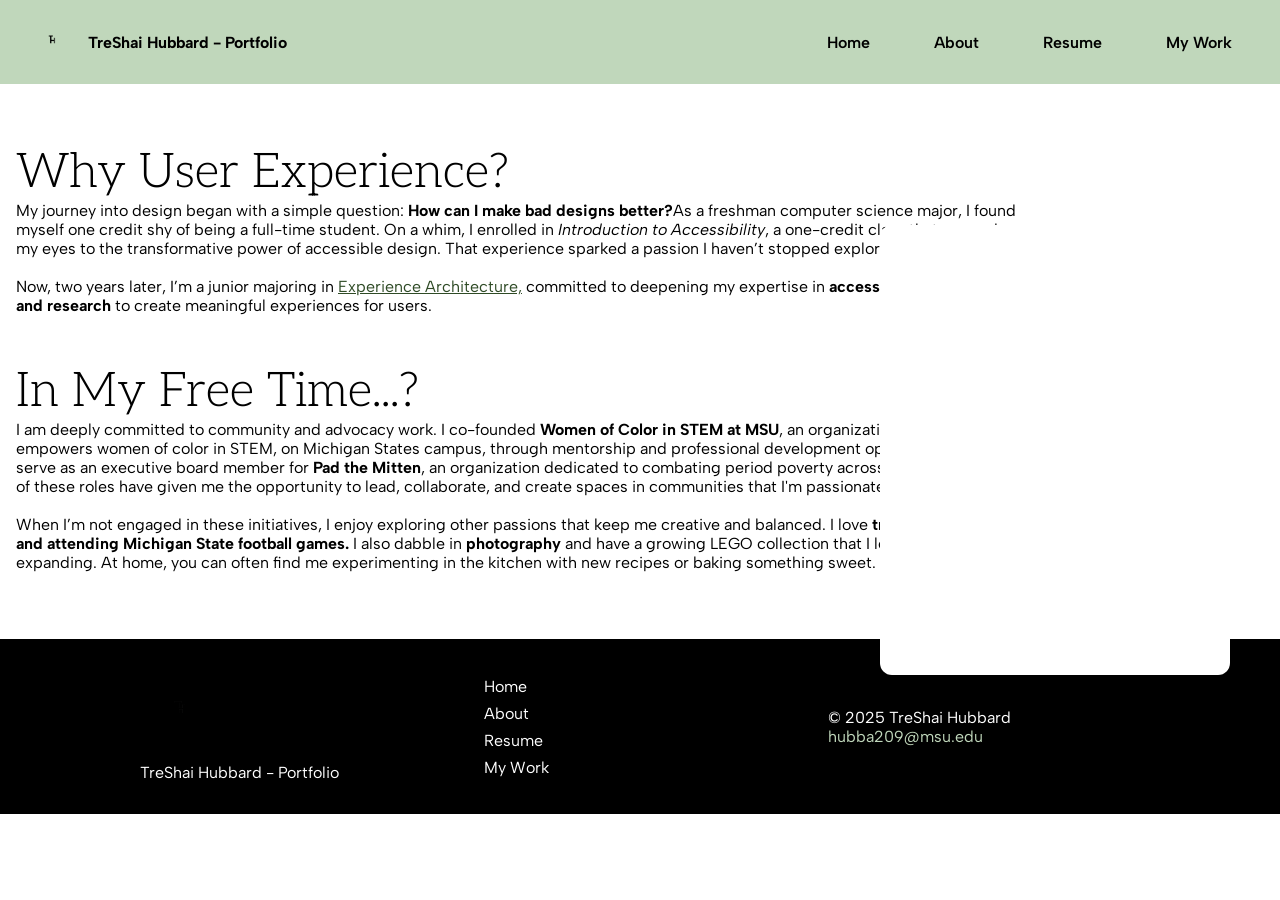
==== about.html @ 03bf00c6 "Add files via upload" ====
<!DOCTYPE html>

<html lang="en">

	<head>
		<title>TreShai Hubbard: UX Student</title>
		<meta charset="utf-8" />
		<meta name="viewport" content="width=device-width, initial-scale=1.0">
		<link rel="stylesheet" href="about.css">
        <link href="https://fonts.googleapis.com/css2?family=Albert+Sans:ital,wght@0,100..900;1,100..900&family=Aleo:ital,wght@0,100..900;1,100..900&display=swap" rel="stylesheet">
        <link rel="apple-touch-icon" sizes="180x180" href="/apple-touch-icon.png">
        <link rel="icon" type="image/png" sizes="32x32" href="/favicon-32x32.png">
        <link rel="icon" type="image/png" sizes="16x16" href="/favicon-16x16.png">
        <link rel="manifest" href="/site.webmanifest">
		</head>

<body class ="body">
    <header>
        <nav class ="nav">
            <div class="logo-section">
                <img src="TH logo.png" alt="TreShai Hubbard Logo" class="logo" />
                <span class="website-name">TreShai Hubbard - Portfolio</span>
            </div>
            <ul class = "nav-ul">
                <li class = "active"><a href="index.html">Home</a></li>
                <li><a href="about.html">About</a></li>
                <li><a href="resume-cv.html">Resume</a></li>
                <li><a href="my-work.html">My Work</a></li>
            </ul>
        </nav>
    </header>
    <section  class = "why-ux">
        <div class = "ux-block">
            <div class = short-info>
                <h2>Why User Experience?</h2>
                <p>My journey into design began with a simple question: <strong>How can I make bad designs better?</strong>As a freshman computer science major, I found myself one credit shy of being a full-time student. On a whim, I enrolled in <em>Introduction to Accessibility</em>, a one-credit class that opened my eyes to the transformative power of accessible design. That experience sparked a passion I haven’t stopped exploring.</p><br>
                <p>Now, two years later, I’m a junior majoring in <a href="https://xa.cal.msu.edu/" style="color: #2f4b26ff;">Experience Architecture,</a> committed to deepening my expertise in <strong>accessibility, design, and research</strong> to create meaningful experiences for users.</p>
            </div>
        </div>
    </section>
    <section  class = "free-time">
        <div class = "free-time-block">
            <div class = short-info>
                <h2>In My Free Time...?</h2>
                <p>I am deeply committed to community and advocacy work. I co-founded <strong>Women of Color in STEM at MSU</strong>, an organization that uplifts and empowers women of color in STEM, on Michigan States campus, through mentorship and professional development opportunities. I also serve as an executive board member for <strong>Pad the Mitten</strong>, an organization dedicated to combating period poverty across Michigan. Both of these roles have given me the opportunity to lead, collaborate, and create spaces in communities that I'm passionate about.</p><br>
                <p>When I’m not engaged in these initiatives, I enjoy exploring other passions that keep me creative and balanced. I love <strong>traveling, reading, and attending Michigan State football games. </strong>I also dabble in <strong>photography </strong>and have a growing LEGO collection that I love building and expanding. At home, you can often find me experimenting in the kitchen with new recipes or baking something sweet.</p><br>
            </div>
        </div>
        <div class="v-gallery">
            <div class="v-track">
              <img src="img_4.jpg" alt="">
              <img src="img_1.jpg" alt="">
              <img src="img_3.jpg" alt="">
              <img src="img_2.jpg" alt="">
              <!-- repeat to make seamless loop -->
              <img src="img_4.jpg" alt="">
              <img src="img_1.jpg" alt="">
              <img src="img_3.jpg" alt="">
              <img src="img_2.jpg" alt="">
            </div>
          </div>
          
    </section>
    <footer class="footer">
        <div class="footer-container">
          <div class="footer-left">
            <img src="TH logo.png" alt="TreShai Hubbard Logo" class="footer-logo">
            <p>TreShai Hubbard - Portfolio</p>
          </div>
          
          <div class="footer-center">
            <ul class="footer-links">
              <li><a href="index.html">Home</a></li>
              <li><a href="about.html">About</a></li>
              <li><a href="resume-cv.html">Resume</a></li>
              <li><a href="my-work.html">My Work</a></li>
            </ul>
          </div>
          
          <div class="footer-right">
            <div class="social-icons">
              <a href="https://www.linkedin.com/in/treshai-hubbard/" target="_blank"><i class="fab fa-linkedin"></i></a>
              <a href="mailto:hubba209@msu.edu"><i class="fas fa-envelope"></i></a>
            </div>        
            <p>© 2025 TreShai Hubbard</p>
            <p><a href="mailto:hubba209@msu.edu">hubba209@msu.edu</a></p>
          </div>
        </div>
      </footer>
</body>
---- about.css ----
@import url('https://fonts.googleapis.com/css2?family=Albert+Sans:ital,wght@0,100..900;1,100..900&family=Aleo:ital,wght@0,100..900;1,100..900&display=swap');
* {
    margin: 0;
    padding: 0;
    box-sizing: border-box;
}
.logo-section {
    display: flex;
    align-items: center;
    gap: 1rem;
  }

  .logo {
    height: 52px;
  }
  .website-name{
    font-weight: bold;
    color: black;
    font-size: 1rem;
  }
.nav{
    display: flex;
    justify-content: space-between;
    align-items: center;
    font-family: 'Albert Sans', sans-serif;
    background-color: #c0d7bbff;
    padding: 1rem 2rem;
    flex-wrap: wrap;
    position: fixed; /* Make navbar fixed at the top */
    top: 0;
    left: 0;
    width: 100%;
    z-index: 1000; /* Ensure navbar stays on top */
}
.nav-ul{
    list-style: none;
    display: flex;
    gap: 2rem;
    margin: 0;
    padding: 0;   
}
.nav-ul a{
    text-decoration: none;
    color: black;
    font-weight: 600;
    padding: 0.5rem 1rem;
    border-radius: 6px;
    transition: background-color 0.3s ease;
}
.nav-ul a:hover{
    background-color: rgb(100, 141, 124);
    color: white; /* Optional: makes text easier to read */
}
.body {
    margin: 0;
    font-family: "Albert Sans", sans-serif;
}
.why-ux {
    padding-top: 8rem;
    max-width: 1400px;
    margin: 1rem;
  }
.ux-block {
    display: flex;
    align-items: center;
    gap: 2rem;
    margin-bottom: 3rem;
    flex-wrap: wrap;
  }
  .short-info {
    max-width: 1000px;
  }
  .free-time{

    max-width: 1400px;
    margin: 1rem;
  }
  .free-time-block{
    display: flex;
    align-items: center;
    gap: 2rem;
    margin-bottom: 3rem;
    flex-wrap: wrap;
  }
  .why-ux h2{
    font-family: "Aleo", serif;
    font-size: 48px;
    font-weight: 300;
  }
  .why-ux p{
    margin: 0;
    font-family: "Albert Sans", sans-serif;
  }
  .free-time h2{
    font-family: "Aleo", serif;
    font-size: 48px;
    font-weight: 300;
  }
  .v-gallery {
    position: fixed;
  top: 50%;                  /* center vertically */
  right: 50px;               /* push off the right edge */
  transform: translateY(-50%); 
  width: 350px;              /* make it a slim strip */
  height: 450px;             /* not full screen, just a box */
  overflow: hidden;
  border-radius: 12px;
  background: #ffffff;          /* optional background */
  }
  .v-gallery:hover .v-track {
    animation-play-state: paused;
  }
  .v-track {
    display: flex;
    flex-direction: column;
    animation: scroll-up 20s linear infinite;
  }
  
  .v-gallery img {
    width: 100%;
    margin-bottom: 15px;
    border-radius: 8px;
    object-fit: cover;
  }
  
  @keyframes scroll-up {
    0%   { transform: translateY(0); }
    100% { transform: translateY(-50%); }
  }  
  .footer {
    background-color: black;
    color: #FFFFFF;
    padding: 2rem 1rem;
    font-family: 'Albert Sans', sans-serif;
  }
  
  .footer-container {
    max-width: 1000px;
    margin: 0 auto;
    display: flex;
    justify-content: space-between;
    flex-wrap: wrap;
    gap: 2rem;
    align-items: center;
  }
  
  .footer-left,
  .footer-center,
  .footer-right {
    
    flex: 1;
    min-width: 200px;
  }
  
  .footer-logo {
    width: 80px;
    height: 80px;
    object-fit: contain;
    margin-bottom: 0.5rem;
  }
  
  .footer-links {
    list-style: none;
    padding: 0;
    display: flex;
    flex-direction: column;
    gap: 0.5rem;
  }
  
  .footer-links a {
    color: #FFFFFF;
    text-decoration: none;
    transition: color 0.2s ease;
  }
  
  .footer-links a:hover {
    color: #c0d7bbff;
  }
  
  .footer-right a {
    color: #c0d7bbff;
    text-decoration: none;
  }
  
  .footer-right a:hover {
    text-decoration: underline;
  }
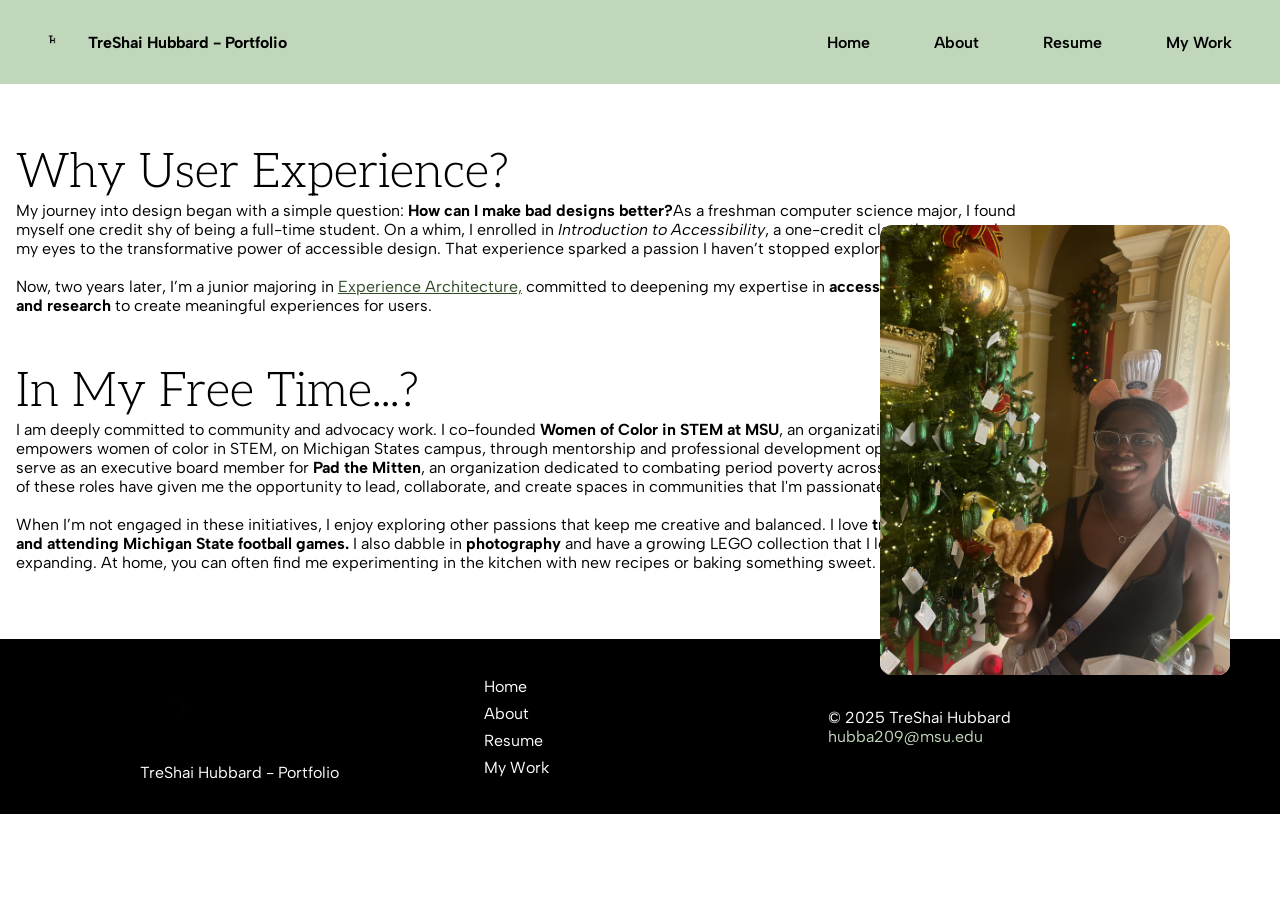
==== commit adbbd52d: "Update about.html fixing image 4" ====
--- a/about.html
+++ b/about.html
@@ -48,12 +48,12 @@
         </div>
         <div class="v-gallery">
             <div class="v-track">
-              <img src="img_4.jpg" alt="">
+              <img src="img_4.JPG" alt="">
               <img src="img_1.jpg" alt="">
               <img src="img_3.jpg" alt="">
               <img src="img_2.jpg" alt="">
               <!-- repeat to make seamless loop -->
-              <img src="img_4.jpg" alt="">
+              <img src="img_4.JPG" alt="">
               <img src="img_1.jpg" alt="">
               <img src="img_3.jpg" alt="">
               <img src="img_2.jpg" alt="">
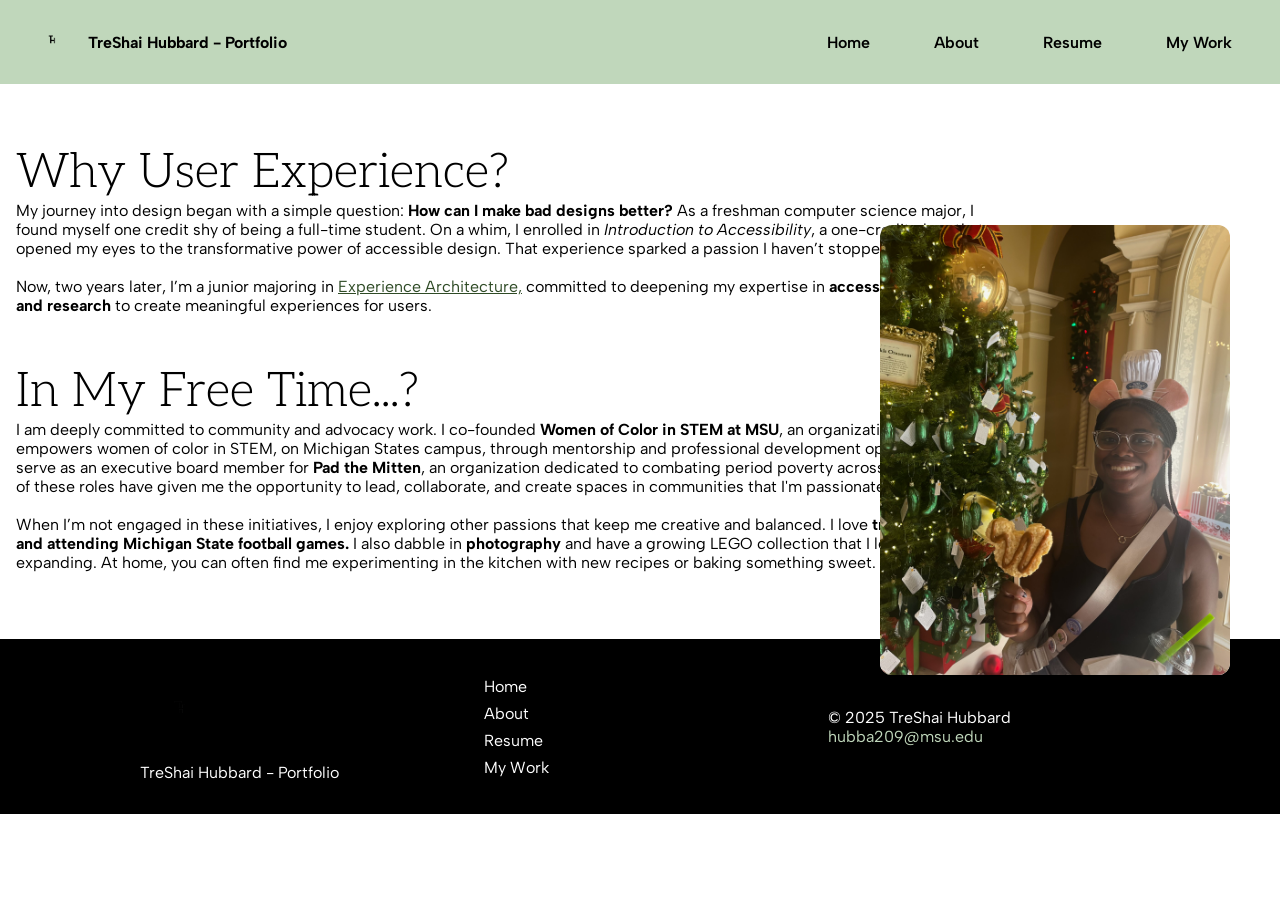
==== commit 82b2d51b: "Update about.html" ====
--- a/about.html
+++ b/about.html
@@ -33,7 +33,7 @@
         <div class = "ux-block">
             <div class = short-info>
                 <h2>Why User Experience?</h2>
-                <p>My journey into design began with a simple question: <strong>How can I make bad designs better?</strong>As a freshman computer science major, I found myself one credit shy of being a full-time student. On a whim, I enrolled in <em>Introduction to Accessibility</em>, a one-credit class that opened my eyes to the transformative power of accessible design. That experience sparked a passion I haven’t stopped exploring.</p><br>
+                <p>My journey into design began with a simple question: <strong>How can I make bad designs better?</strong> As a freshman computer science major, I found myself one credit shy of being a full-time student. On a whim, I enrolled in <em>Introduction to Accessibility</em>, a one-credit class that opened my eyes to the transformative power of accessible design. That experience sparked a passion I haven’t stopped exploring.</p><br>
                 <p>Now, two years later, I’m a junior majoring in <a href="https://xa.cal.msu.edu/" style="color: #2f4b26ff;">Experience Architecture,</a> committed to deepening my expertise in <strong>accessibility, design, and research</strong> to create meaningful experiences for users.</p>
             </div>
         </div>
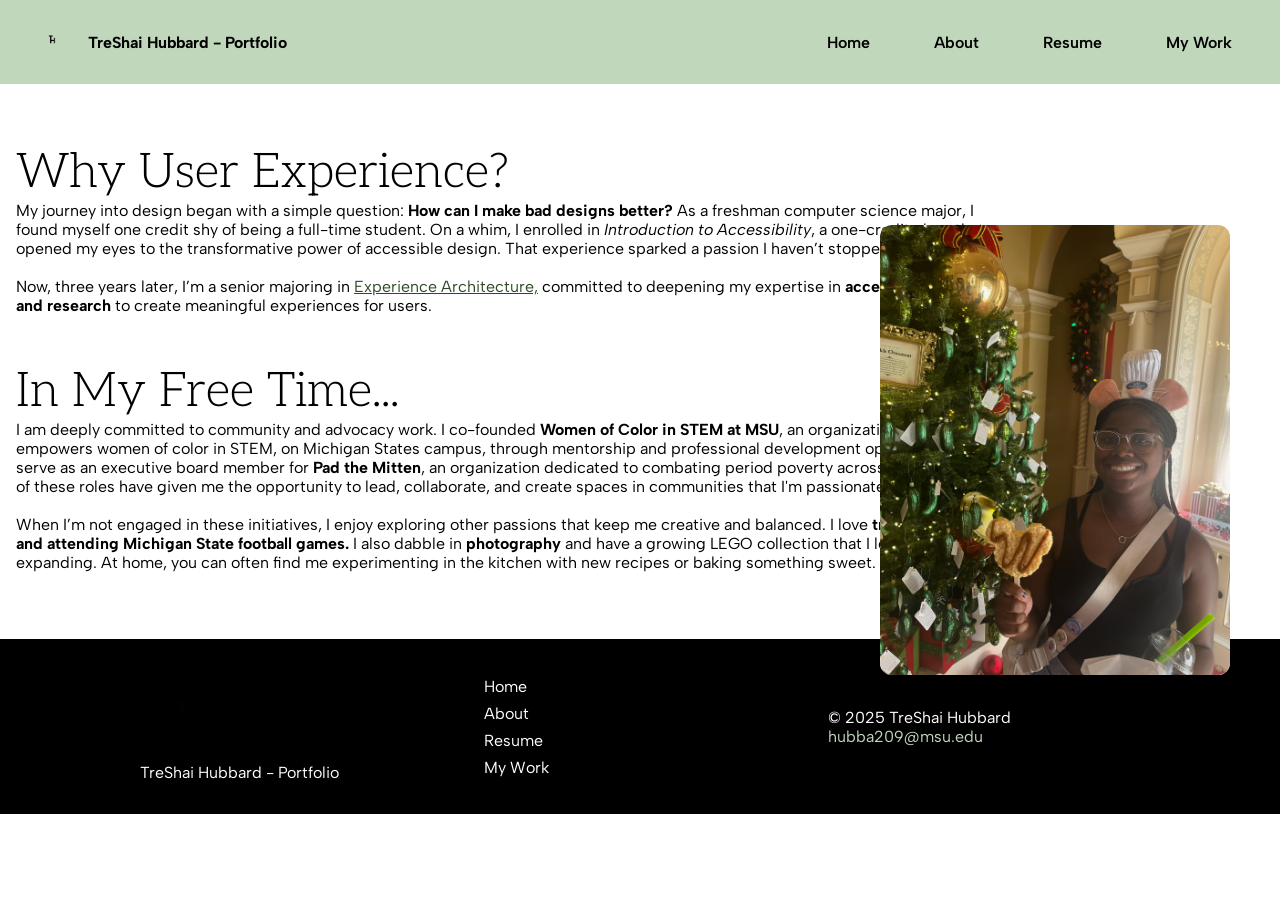
==== commit 8ee87772: "Update about.html" ====
--- a/about.html
+++ b/about.html
@@ -34,14 +34,14 @@
             <div class = short-info>
                 <h2>Why User Experience?</h2>
                 <p>My journey into design began with a simple question: <strong>How can I make bad designs better?</strong> As a freshman computer science major, I found myself one credit shy of being a full-time student. On a whim, I enrolled in <em>Introduction to Accessibility</em>, a one-credit class that opened my eyes to the transformative power of accessible design. That experience sparked a passion I haven’t stopped exploring.</p><br>
-                <p>Now, two years later, I’m a junior majoring in <a href="https://xa.cal.msu.edu/" style="color: #2f4b26ff;">Experience Architecture,</a> committed to deepening my expertise in <strong>accessibility, design, and research</strong> to create meaningful experiences for users.</p>
+                <p>Now, three years later, I’m a senior majoring in <a href="https://xa.cal.msu.edu/" style="color: #2f4b26ff;">Experience Architecture,</a> committed to deepening my expertise in <strong>accessibility, design, and research</strong> to create meaningful experiences for users.</p>
             </div>
         </div>
     </section>
     <section  class = "free-time">
         <div class = "free-time-block">
             <div class = short-info>
-                <h2>In My Free Time...?</h2>
+                <h2>In My Free Time...</h2>
                 <p>I am deeply committed to community and advocacy work. I co-founded <strong>Women of Color in STEM at MSU</strong>, an organization that uplifts and empowers women of color in STEM, on Michigan States campus, through mentorship and professional development opportunities. I also serve as an executive board member for <strong>Pad the Mitten</strong>, an organization dedicated to combating period poverty across Michigan. Both of these roles have given me the opportunity to lead, collaborate, and create spaces in communities that I'm passionate about.</p><br>
                 <p>When I’m not engaged in these initiatives, I enjoy exploring other passions that keep me creative and balanced. I love <strong>traveling, reading, and attending Michigan State football games. </strong>I also dabble in <strong>photography </strong>and have a growing LEGO collection that I love building and expanding. At home, you can often find me experimenting in the kitchen with new recipes or baking something sweet.</p><br>
             </div>
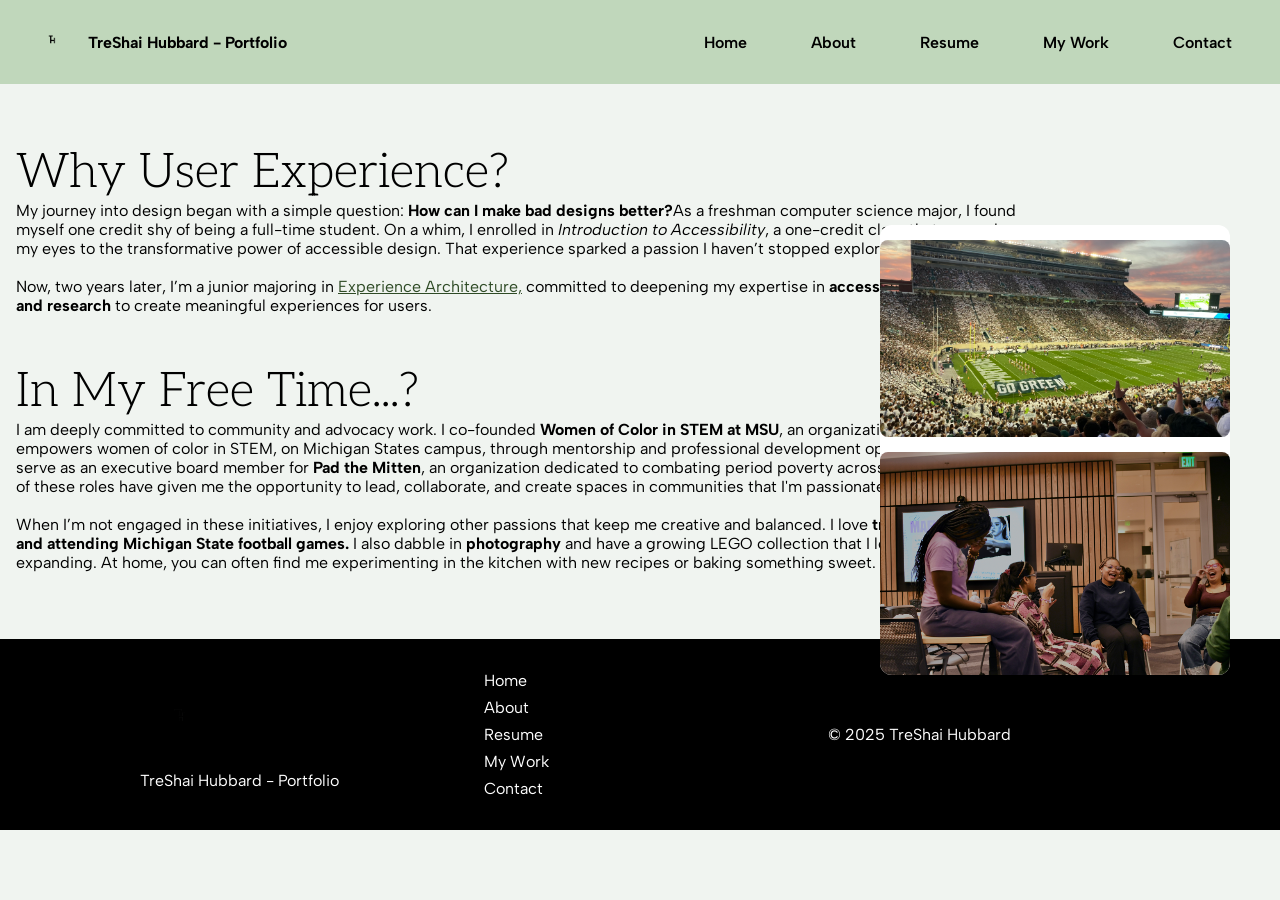
==== commit 50226be6: "updating everything" ====
--- a/about.html
+++ b/about.html
@@ -16,44 +16,45 @@
 
 <body class ="body">
     <header>
-        <nav class ="nav">
-            <div class="logo-section">
-                <img src="TH logo.png" alt="TreShai Hubbard Logo" class="logo" />
-                <span class="website-name">TreShai Hubbard - Portfolio</span>
-            </div>
-            <ul class = "nav-ul">
-                <li class = "active"><a href="index.html">Home</a></li>
-                <li><a href="about.html">About</a></li>
-                <li><a href="resume-cv.html">Resume</a></li>
-                <li><a href="my-work.html">My Work</a></li>
-            </ul>
-        </nav>
+      <nav class ="nav">
+        <div class="logo-section">
+            <img src="TH logo.png" alt="TreShai Hubbard Logo" class="logo" />
+            <span class="website-name">TreShai Hubbard - Portfolio</span>
+        </div>
+        <ul class = "nav-ul">
+            <li class = "active"><a href="index.html">Home</a></li>
+            <li><a href="about.html">About</a></li>
+            <li><a href="resume-cv.html">Resume</a></li>
+            <li><a href="my-work.html">My Work</a></li>
+            <li><a href = contact.html>Contact</a></li>
+        </ul>
+    </nav>
     </header>
     <section  class = "why-ux">
         <div class = "ux-block">
             <div class = short-info>
                 <h2>Why User Experience?</h2>
-                <p>My journey into design began with a simple question: <strong>How can I make bad designs better?</strong> As a freshman computer science major, I found myself one credit shy of being a full-time student. On a whim, I enrolled in <em>Introduction to Accessibility</em>, a one-credit class that opened my eyes to the transformative power of accessible design. That experience sparked a passion I haven’t stopped exploring.</p><br>
-                <p>Now, three years later, I’m a senior majoring in <a href="https://xa.cal.msu.edu/" style="color: #2f4b26ff;">Experience Architecture,</a> committed to deepening my expertise in <strong>accessibility, design, and research</strong> to create meaningful experiences for users.</p>
+                <p>My journey into design began with a simple question: <strong>How can I make bad designs better?</strong>As a freshman computer science major, I found myself one credit shy of being a full-time student. On a whim, I enrolled in <em>Introduction to Accessibility</em>, a one-credit class that opened my eyes to the transformative power of accessible design. That experience sparked a passion I haven’t stopped exploring.</p><br>
+                <p>Now, two years later, I’m a junior majoring in <a href="https://xa.cal.msu.edu/" style="color: #2f4b26ff;">Experience Architecture,</a> committed to deepening my expertise in <strong>accessibility, design, and research</strong> to create meaningful experiences for users.</p>
             </div>
         </div>
     </section>
     <section  class = "free-time">
         <div class = "free-time-block">
             <div class = short-info>
-                <h2>In My Free Time...</h2>
+                <h2>In My Free Time...?</h2>
                 <p>I am deeply committed to community and advocacy work. I co-founded <strong>Women of Color in STEM at MSU</strong>, an organization that uplifts and empowers women of color in STEM, on Michigan States campus, through mentorship and professional development opportunities. I also serve as an executive board member for <strong>Pad the Mitten</strong>, an organization dedicated to combating period poverty across Michigan. Both of these roles have given me the opportunity to lead, collaborate, and create spaces in communities that I'm passionate about.</p><br>
                 <p>When I’m not engaged in these initiatives, I enjoy exploring other passions that keep me creative and balanced. I love <strong>traveling, reading, and attending Michigan State football games. </strong>I also dabble in <strong>photography </strong>and have a growing LEGO collection that I love building and expanding. At home, you can often find me experimenting in the kitchen with new recipes or baking something sweet.</p><br>
             </div>
         </div>
         <div class="v-gallery">
             <div class="v-track">
-              <img src="img_4.JPG" alt="">
+              <img src="img_4.jpg" alt="">
               <img src="img_1.jpg" alt="">
               <img src="img_3.jpg" alt="">
               <img src="img_2.jpg" alt="">
               <!-- repeat to make seamless loop -->
-              <img src="img_4.JPG" alt="">
+              <img src="img_4.jpg" alt="">
               <img src="img_1.jpg" alt="">
               <img src="img_3.jpg" alt="">
               <img src="img_2.jpg" alt="">
@@ -62,29 +63,26 @@
           
     </section>
     <footer class="footer">
-        <div class="footer-container">
+      <div class="footer-container">
           <div class="footer-left">
-            <img src="TH logo.png" alt="TreShai Hubbard Logo" class="footer-logo">
-            <p>TreShai Hubbard - Portfolio</p>
+              <img src="TH logo.png" alt="TreShai Hubbard Logo" class="footer-logo">
+              <p>TreShai Hubbard - Portfolio</p>
           </div>
-          
           <div class="footer-center">
-            <ul class="footer-links">
-              <li><a href="index.html">Home</a></li>
-              <li><a href="about.html">About</a></li>
-              <li><a href="resume-cv.html">Resume</a></li>
-              <li><a href="my-work.html">My Work</a></li>
-            </ul>
+              <ul class="footer-links">
+                  <li><a href="index.html">Home</a></li>
+                  <li><a href="about.html">About</a></li>
+                  <li><a href="resume-cv.html">Resume</a></li>
+                  <li><a href="my-work.html">My Work</a></li>
+                  <li><a href="contact.html">Contact</a></li>
+              </ul>
           </div>
-          
           <div class="footer-right">
-            <div class="social-icons">
-              <a href="https://www.linkedin.com/in/treshai-hubbard/" target="_blank"><i class="fab fa-linkedin"></i></a>
-              <a href="mailto:hubba209@msu.edu"><i class="fas fa-envelope"></i></a>
-            </div>        
-            <p>© 2025 TreShai Hubbard</p>
-            <p><a href="mailto:hubba209@msu.edu">hubba209@msu.edu</a></p>
+              <div class="social-icons">
+                  <a href="https://www.linkedin.com/in/treshai-hubbard/" target="_blank"><i class="fab fa-linkedin"></i></a>
+              </div>
+              <p>© 2025 TreShai Hubbard</p>
           </div>
-        </div>
-      </footer>
+      </div>
+  </footer>
 </body>
--- a/about.css
+++ b/about.css
@@ -9,6 +9,9 @@
     align-items: center;
     gap: 1rem;
   }
+.body{
+  background-color: #F0F4F0;
+}
 
   .logo {
     height: 52px;
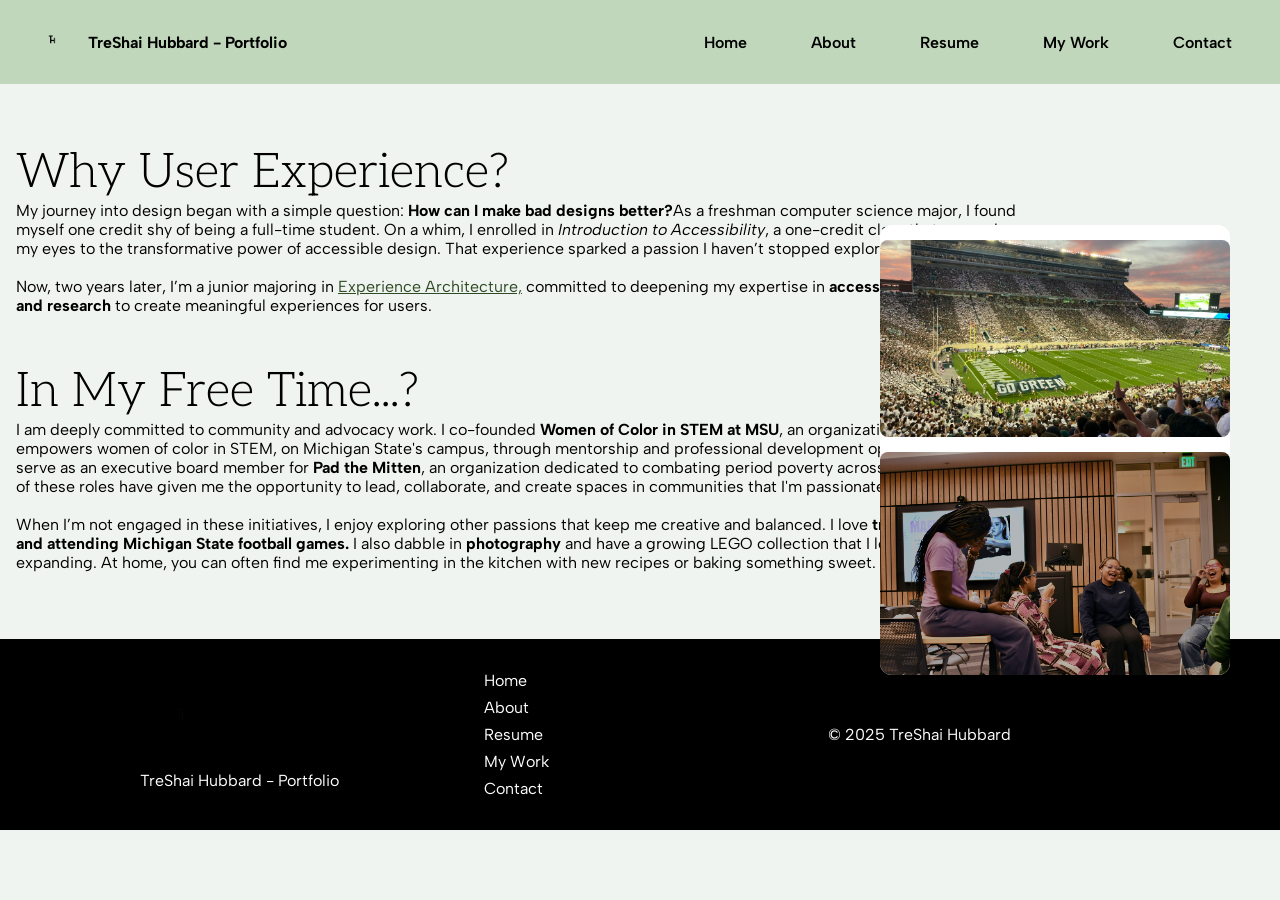
==== commit d52a4ab0: "Update about.html 2 typos" ====
--- a/about.html
+++ b/about.html
@@ -43,7 +43,7 @@
         <div class = "free-time-block">
             <div class = short-info>
                 <h2>In My Free Time...?</h2>
-                <p>I am deeply committed to community and advocacy work. I co-founded <strong>Women of Color in STEM at MSU</strong>, an organization that uplifts and empowers women of color in STEM, on Michigan States campus, through mentorship and professional development opportunities. I also serve as an executive board member for <strong>Pad the Mitten</strong>, an organization dedicated to combating period poverty across Michigan. Both of these roles have given me the opportunity to lead, collaborate, and create spaces in communities that I'm passionate about.</p><br>
+                <p>I am deeply committed to community and advocacy work. I co-founded <strong>Women of Color in STEM at MSU</strong>, an organization that uplifts and empowers women of color in STEM, on Michigan State's campus, through mentorship and professional development opportunities. I also serve as an executive board member for <strong>Pad the Mitten</strong>, an organization dedicated to combating period poverty across Michigan. Both of these roles have given me the opportunity to lead, collaborate, and create spaces in communities that I'm passionate about.</p><br>
                 <p>When I’m not engaged in these initiatives, I enjoy exploring other passions that keep me creative and balanced. I love <strong>traveling, reading, and attending Michigan State football games. </strong>I also dabble in <strong>photography </strong>and have a growing LEGO collection that I love building and expanding. At home, you can often find me experimenting in the kitchen with new recipes or baking something sweet.</p><br>
             </div>
         </div>
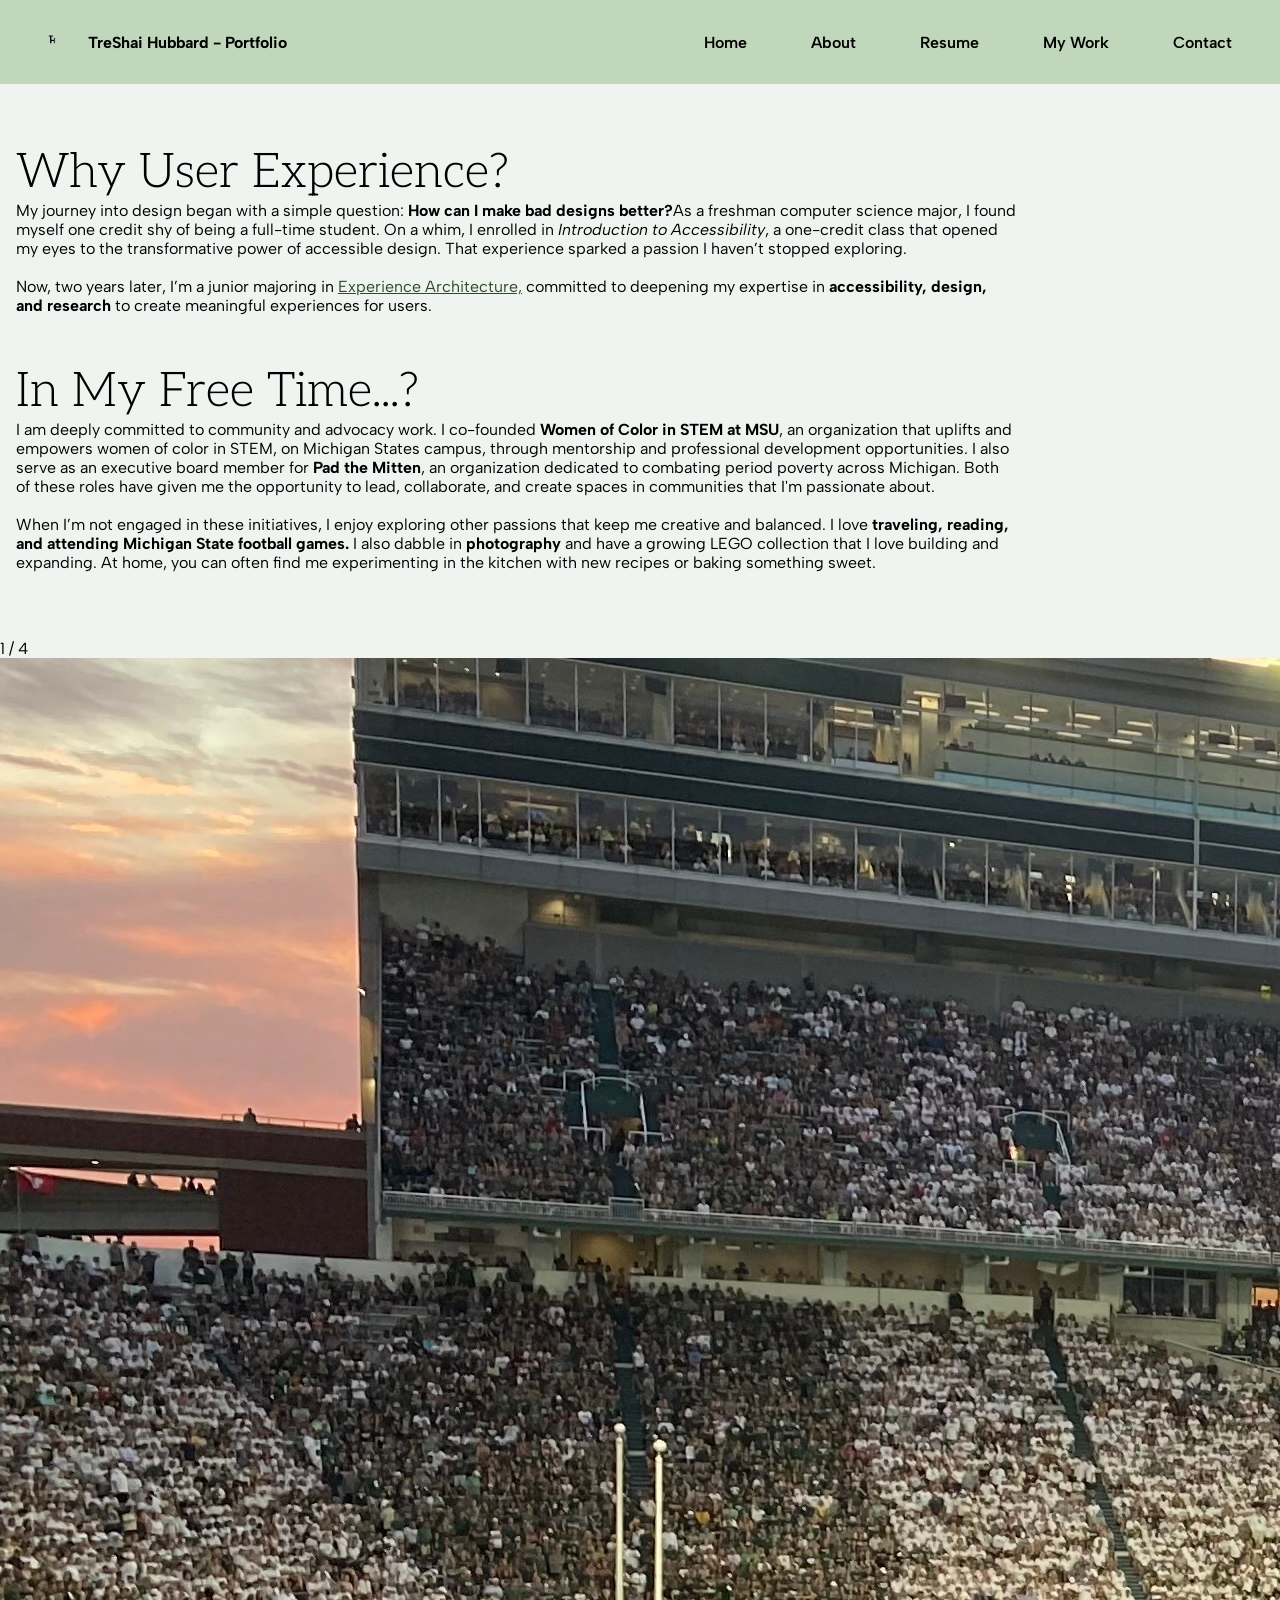
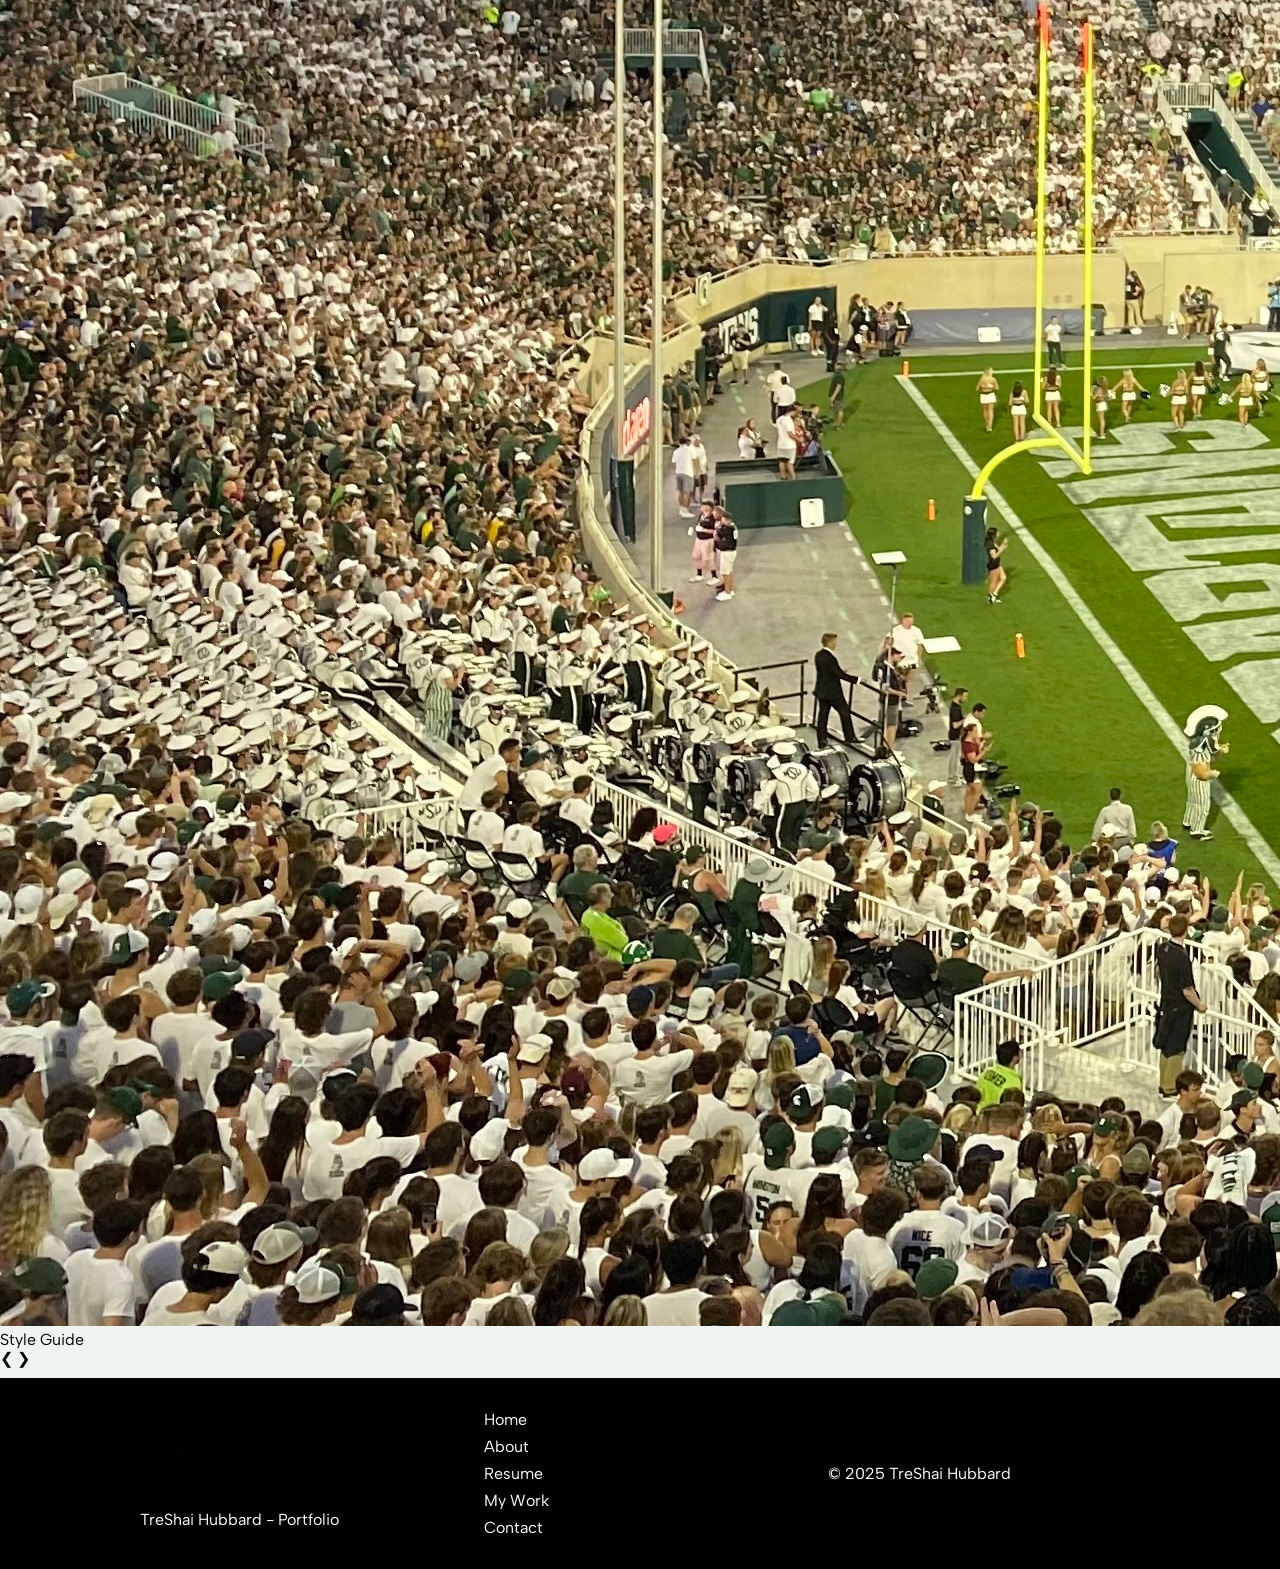
==== commit ac326730: "Update about.html about page slideshow" ====
--- a/about.html
+++ b/about.html
@@ -1,88 +1,177 @@
 <!DOCTYPE html>
+<html lang="en">
+<head>
+  <meta charset="utf-8" />
+  <meta name="viewport" content="width=device-width, initial-scale=1.0">
+  <title>TreShai Hubbard: UX Student</title>
+  <link rel="stylesheet" href="about.css">
+  <link href="https://fonts.googleapis.com/css2?family=Albert+Sans:ital,wght@0,100..900;1,100..900&family=Aleo:ital,wght@0,100..900;1,100..900&display=swap" rel="stylesheet">
+  <link rel="apple-touch-icon" sizes="180x180" href="/apple-touch-icon.png">
+  <link rel="icon" type="image/png" sizes="32x32" href="/favicon-32x32.png">
+  <link rel="icon" type="image/png" sizes="16x16" href="/favicon-16x16.png">
+  <link rel="manifest" href="/site.webmanifest">
+</head>
+<body class="body">
 
-<html lang="en">
+<header>
+  <nav class="nav">
+    <div class="logo-section">
+      <img src="TH logo.png" alt="TreShai Hubbard Logo" class="logo" />
+      <span class="website-name">TreShai Hubbard - Portfolio</span>
+    </div>
+    <ul class="nav-ul">
+      <li class="activeNav"><a href="index.html">Home</a></li>
+      <li><a href="about.html">About</a></li>
+      <li><a href="resume-cv.html">Resume</a></li>
+      <li><a href="my-work.html">My Work</a></li>
+      <li><a href="contact.html">Contact</a></li>
+    </ul>
+  </nav>
+</header>
 
-	<head>
-		<title>TreShai Hubbard: UX Student</title>
-		<meta charset="utf-8" />
-		<meta name="viewport" content="width=device-width, initial-scale=1.0">
-		<link rel="stylesheet" href="about.css">
-        <link href="https://fonts.googleapis.com/css2?family=Albert+Sans:ital,wght@0,100..900;1,100..900&family=Aleo:ital,wght@0,100..900;1,100..900&display=swap" rel="stylesheet">
-        <link rel="apple-touch-icon" sizes="180x180" href="/apple-touch-icon.png">
-        <link rel="icon" type="image/png" sizes="32x32" href="/favicon-32x32.png">
-        <link rel="icon" type="image/png" sizes="16x16" href="/favicon-16x16.png">
-        <link rel="manifest" href="/site.webmanifest">
-		</head>
+<!-- MAIN FLEX LAYOUT -->
+<div class="about-layout">
 
-<body class ="body">
-    <header>
-      <nav class ="nav">
-        <div class="logo-section">
-            <img src="TH logo.png" alt="TreShai Hubbard Logo" class="logo" />
-            <span class="website-name">TreShai Hubbard - Portfolio</span>
+  <!-- LEFT COLUMN: Why UX + Free Time -->
+  <div class="left-column">
+
+    <section class="why-ux">
+      <div class="ux-block">
+        <div class="short-info">
+          <h2>Why User Experience?</h2>
+          <p>My journey into design began with a simple question: 
+            <strong>How can I make bad designs better?</strong>As a freshman computer science major, I found myself one credit shy of being a full-time student. On a whim, I enrolled in 
+            <em>Introduction to Accessibility</em>, a one-credit class that opened my eyes to the transformative power of accessible design. 
+            That experience sparked a passion I haven’t stopped exploring.</p><br>
+
+          <p>Now, two years later, I’m a junior majoring in 
+            <a href="https://xa.cal.msu.edu/" style="color: #2f4b26ff;">Experience Architecture,</a> 
+            committed to deepening my expertise in <strong>accessibility, design, and research</strong> 
+            to create meaningful experiences for users.</p>
         </div>
-        <ul class = "nav-ul">
-            <li class = "active"><a href="index.html">Home</a></li>
-            <li><a href="about.html">About</a></li>
-            <li><a href="resume-cv.html">Resume</a></li>
-            <li><a href="my-work.html">My Work</a></li>
-            <li><a href = contact.html>Contact</a></li>
-        </ul>
-    </nav>
-    </header>
-    <section  class = "why-ux">
-        <div class = "ux-block">
-            <div class = short-info>
-                <h2>Why User Experience?</h2>
-                <p>My journey into design began with a simple question: <strong>How can I make bad designs better?</strong>As a freshman computer science major, I found myself one credit shy of being a full-time student. On a whim, I enrolled in <em>Introduction to Accessibility</em>, a one-credit class that opened my eyes to the transformative power of accessible design. That experience sparked a passion I haven’t stopped exploring.</p><br>
-                <p>Now, two years later, I’m a junior majoring in <a href="https://xa.cal.msu.edu/" style="color: #2f4b26ff;">Experience Architecture,</a> committed to deepening my expertise in <strong>accessibility, design, and research</strong> to create meaningful experiences for users.</p>
-            </div>
+      </div>
+    </section>
+
+    <section class="free-time">
+      <div class="free-time-block">
+        <div class="short-info">
+          <h2>In My Free Time...?</h2>
+          <p>I am deeply committed to community and advocacy work. I co-founded 
+            <strong>Women of Color in STEM at MSU</strong>, an organization that uplifts and empowers
+            women of color in STEM, on Michigan States campus, through mentorship and professional
+            development opportunities. I also serve as an executive board member for 
+            <strong>Pad the Mitten</strong>, an organization dedicated to combating period poverty 
+            across Michigan. Both of these roles have given me the opportunity to lead, collaborate, 
+            and create spaces in communities that I'm passionate about.</p><br>
+
+          <p>When I’m not engaged in these initiatives, I enjoy exploring other passions that keep me
+            creative and balanced. I love <strong>traveling, reading, and attending Michigan State 
+            football games.</strong> I also dabble in <strong>photography</strong> and have a growing 
+            LEGO collection that I love building and expanding. At home, you can often find me 
+            experimenting in the kitchen with new recipes or baking something sweet.</p><br>
         </div>
+      </div>
     </section>
-    <section  class = "free-time">
-        <div class = "free-time-block">
-            <div class = short-info>
-                <h2>In My Free Time...?</h2>
-                <p>I am deeply committed to community and advocacy work. I co-founded <strong>Women of Color in STEM at MSU</strong>, an organization that uplifts and empowers women of color in STEM, on Michigan State's campus, through mentorship and professional development opportunities. I also serve as an executive board member for <strong>Pad the Mitten</strong>, an organization dedicated to combating period poverty across Michigan. Both of these roles have given me the opportunity to lead, collaborate, and create spaces in communities that I'm passionate about.</p><br>
-                <p>When I’m not engaged in these initiatives, I enjoy exploring other passions that keep me creative and balanced. I love <strong>traveling, reading, and attending Michigan State football games. </strong>I also dabble in <strong>photography </strong>and have a growing LEGO collection that I love building and expanding. At home, you can often find me experimenting in the kitchen with new recipes or baking something sweet.</p><br>
-            </div>
-        </div>
-        <div class="v-gallery">
-            <div class="v-track">
-              <img src="img_4.jpg" alt="">
-              <img src="img_1.jpg" alt="">
-              <img src="img_3.jpg" alt="">
-              <img src="img_2.jpg" alt="">
-              <!-- repeat to make seamless loop -->
-              <img src="img_4.jpg" alt="">
-              <img src="img_1.jpg" alt="">
-              <img src="img_3.jpg" alt="">
-              <img src="img_2.jpg" alt="">
-            </div>
-          </div>
-          
-    </section>
-    <footer class="footer">
-      <div class="footer-container">
-          <div class="footer-left">
-              <img src="TH logo.png" alt="TreShai Hubbard Logo" class="footer-logo">
-              <p>TreShai Hubbard - Portfolio</p>
-          </div>
-          <div class="footer-center">
-              <ul class="footer-links">
-                  <li><a href="index.html">Home</a></li>
-                  <li><a href="about.html">About</a></li>
-                  <li><a href="resume-cv.html">Resume</a></li>
-                  <li><a href="my-work.html">My Work</a></li>
-                  <li><a href="contact.html">Contact</a></li>
-              </ul>
-          </div>
-          <div class="footer-right">
-              <div class="social-icons">
-                  <a href="https://www.linkedin.com/in/treshai-hubbard/" target="_blank"><i class="fab fa-linkedin"></i></a>
-              </div>
-              <p>© 2025 TreShai Hubbard</p>
-          </div>
+
+  </div>
+
+  <!-- RIGHT COLUMN: Slideshow -->
+  <div class="right-column">
+
+    <div class="slideshow-container">
+      <div class="mySlides fade">
+        <div class="numbertext">1 / 4</div>
+        <img src="img_1.jpg" alt="Style Guide">
+        <div class="text">Style Guide</div>
       </div>
-  </footer>
+
+      <div class="mySlides fade">
+        <div class="numbertext">2 / 4</div>
+        <img src="img_2.jpg" alt="Home Page Wireframe">
+        <div class="text">Home Page Wireframe</div>
+      </div>
+
+      <div class="mySlides fade">
+        <div class="numbertext">3 / 4</div>
+        <img src="img_3.jpg" alt="Upcoming Trips Page">
+        <div class="text">Upcoming Trips Page</div>
+      </div>
+
+      <div class="mySlides fade">
+        <div class="numbertext">4 / 4</div>
+        <img src="img_4.JPG" alt="Upcoming Trips Page cont.">
+        <div class="text">Upcoming Trips Page cont.</div>
+      </div>
+
+      <a class="prev" onclick="plusSlides(-1)">&#10094;</a>
+      <a class="next" onclick="plusSlides(1)">&#10095;</a>
+
+      <div style="text-align:center; margin-top:10px;">
+        <span class="dot" onclick="currentSlide(1)"></span>
+        <span class="dot" onclick="currentSlide(2)"></span>
+        <span class="dot" onclick="currentSlide(3)"></span>
+        <span class="dot" onclick="currentSlide(4)"></span>
+      </div>
+    </div>
+
+    
+
+  </div>
+
+</div>
+
+<script>
+let slideIndex = 1;
+showSlides(slideIndex);
+
+function plusSlides(n) {
+  showSlides(slideIndex += n);
+}
+
+function currentSlide(n) {
+  showSlides(slideIndex = n);
+}
+
+function showSlides(n) {
+  let i;
+  let slides = document.getElementsByClassName("mySlides");
+  let dots = document.getElementsByClassName("dot");
+  if (n > slides.length) {slideIndex = 1}
+  if (n < 1) {slideIndex = slides.length}
+  for (i = 0; i < slides.length; i++) {
+    slides[i].style.display = "none";
+  }
+  for (i = 0; i < dots.length; i++) {
+    dots[i].className = dots[i].className.replace(" active", "");
+  }
+  slides[slideIndex-1].style.display = "block";
+  dots[slideIndex-1].className += " active";
+}
+</script>
+
+<footer class="footer">
+  <div class="footer-container">
+    <div class="footer-left">
+      <img src="TH logo.png" alt="TreShai Hubbard Logo" class="footer-logo">
+      <p>TreShai Hubbard - Portfolio</p>
+    </div>
+    <div class="footer-center">
+      <ul class="footer-links">
+        <li><a href="index.html">Home</a></li>
+        <li><a href="about.html">About</a></li>
+        <li><a href="resume-cv.html">Resume</a></li>
+        <li><a href="my-work.html">My Work</a></li>
+        <li><a href="contact.html">Contact</a></li>
+      </ul>
+    </div>
+    <div class="footer-right">
+      <div class="social-icons">
+        <a href="https://www.linkedin.com/in/treshai-hubbard/" target="_blank"><i class="fab fa-linkedin"></i></a>
+      </div>
+      <p>© 2025 TreShai Hubbard</p>
+    </div>
+  </div>
+</footer>
+
 </body>
+</html>
